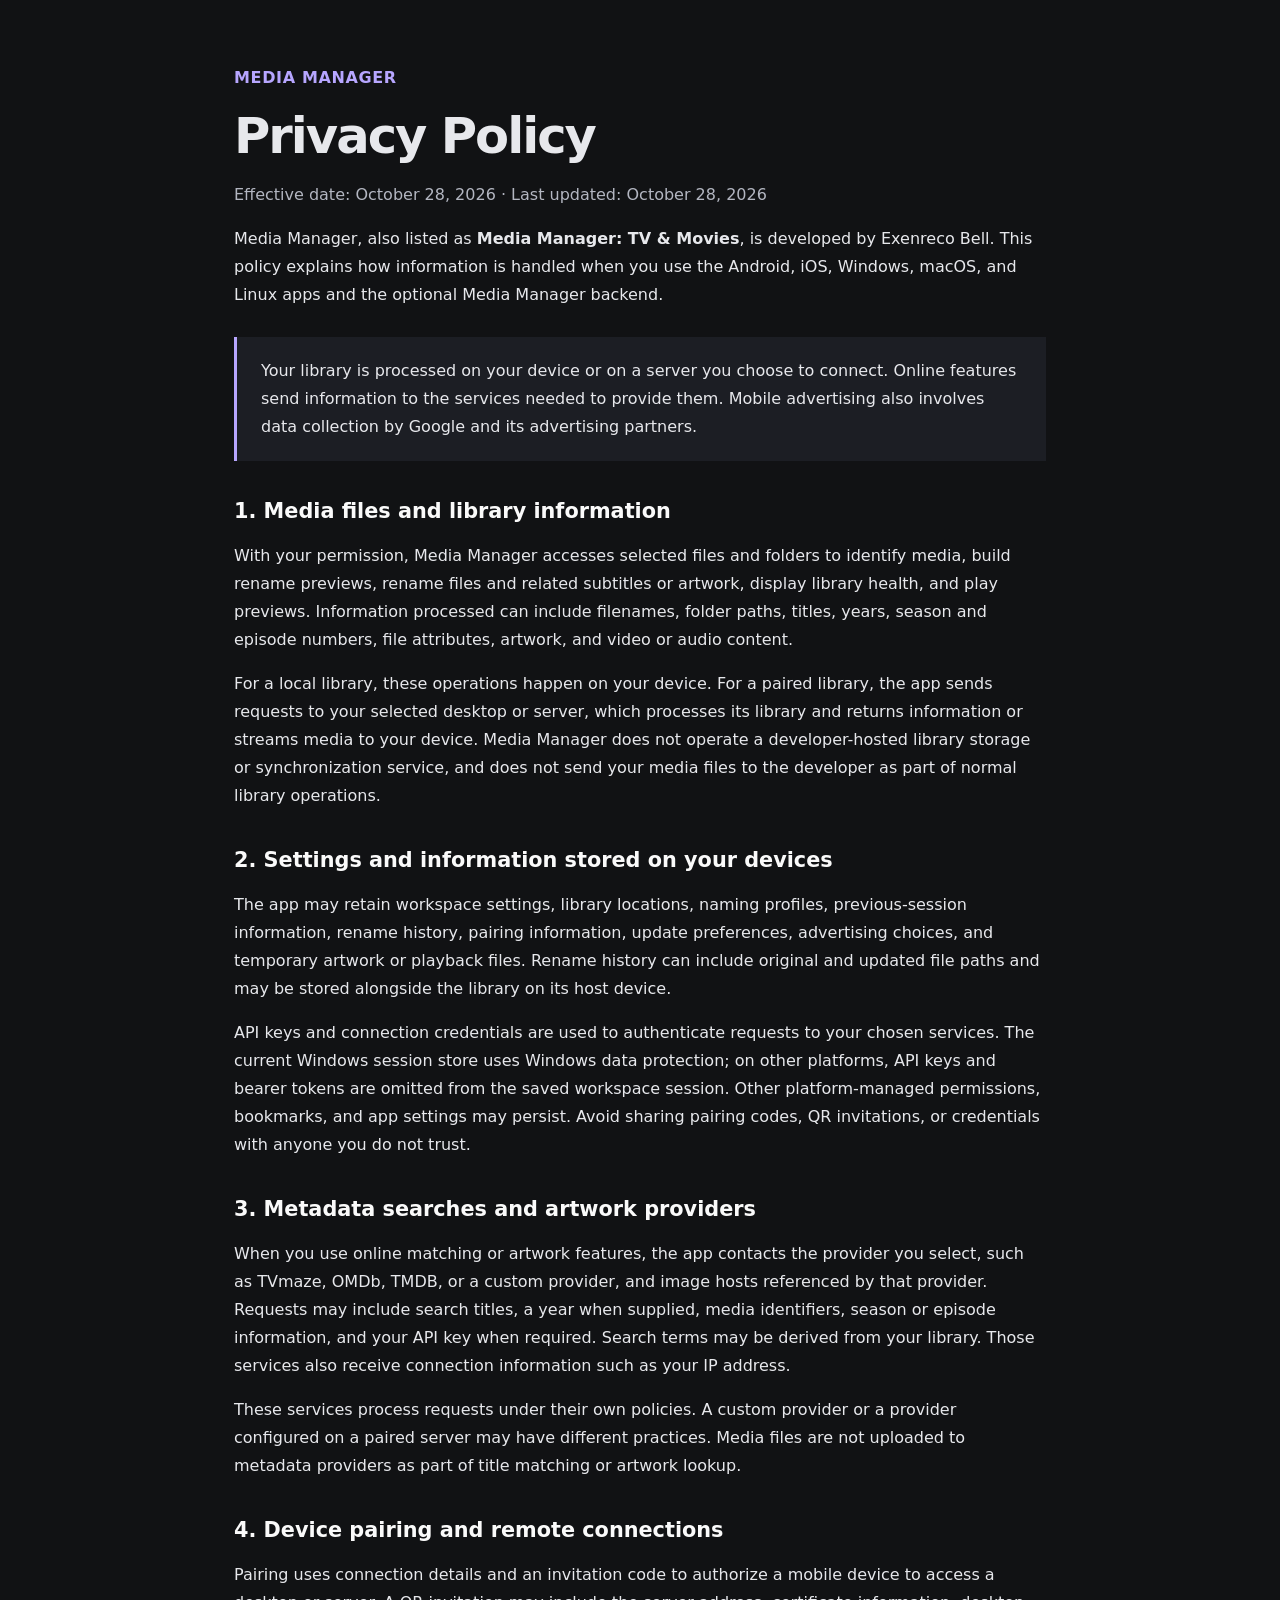
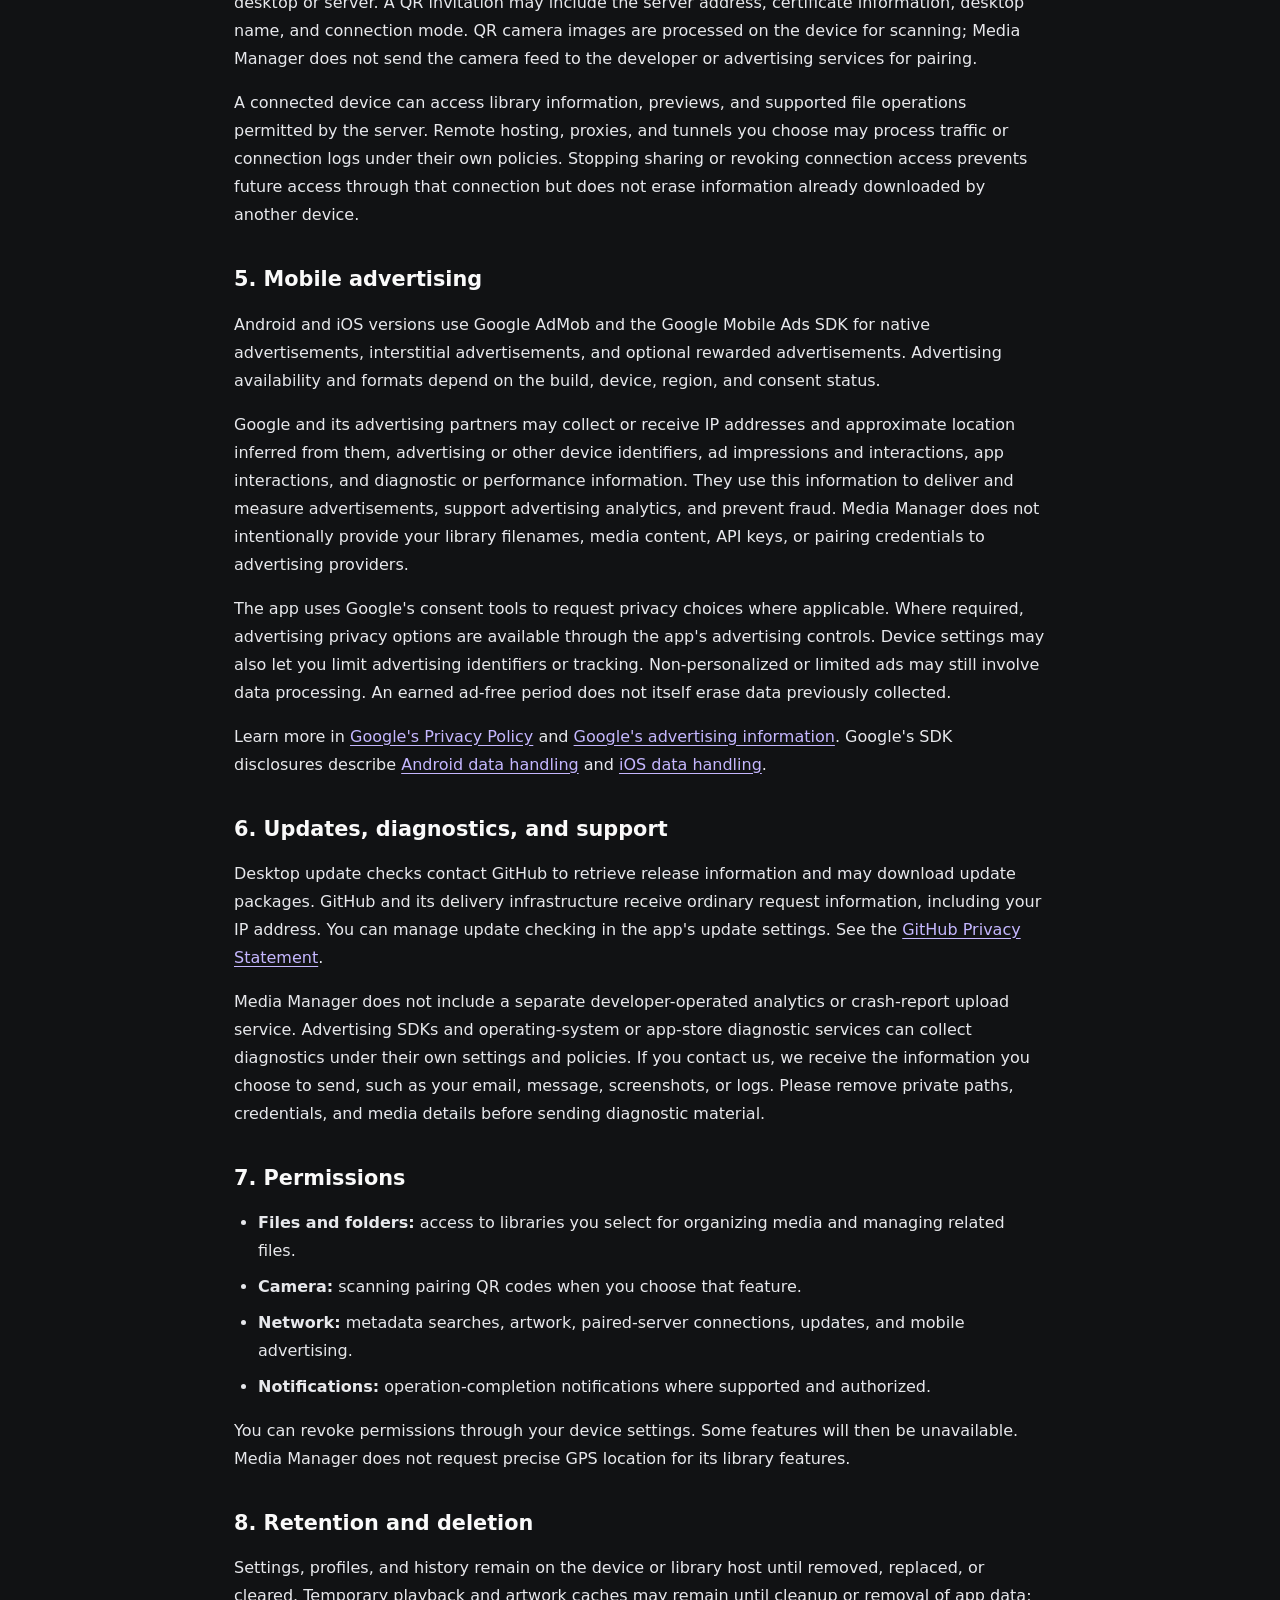
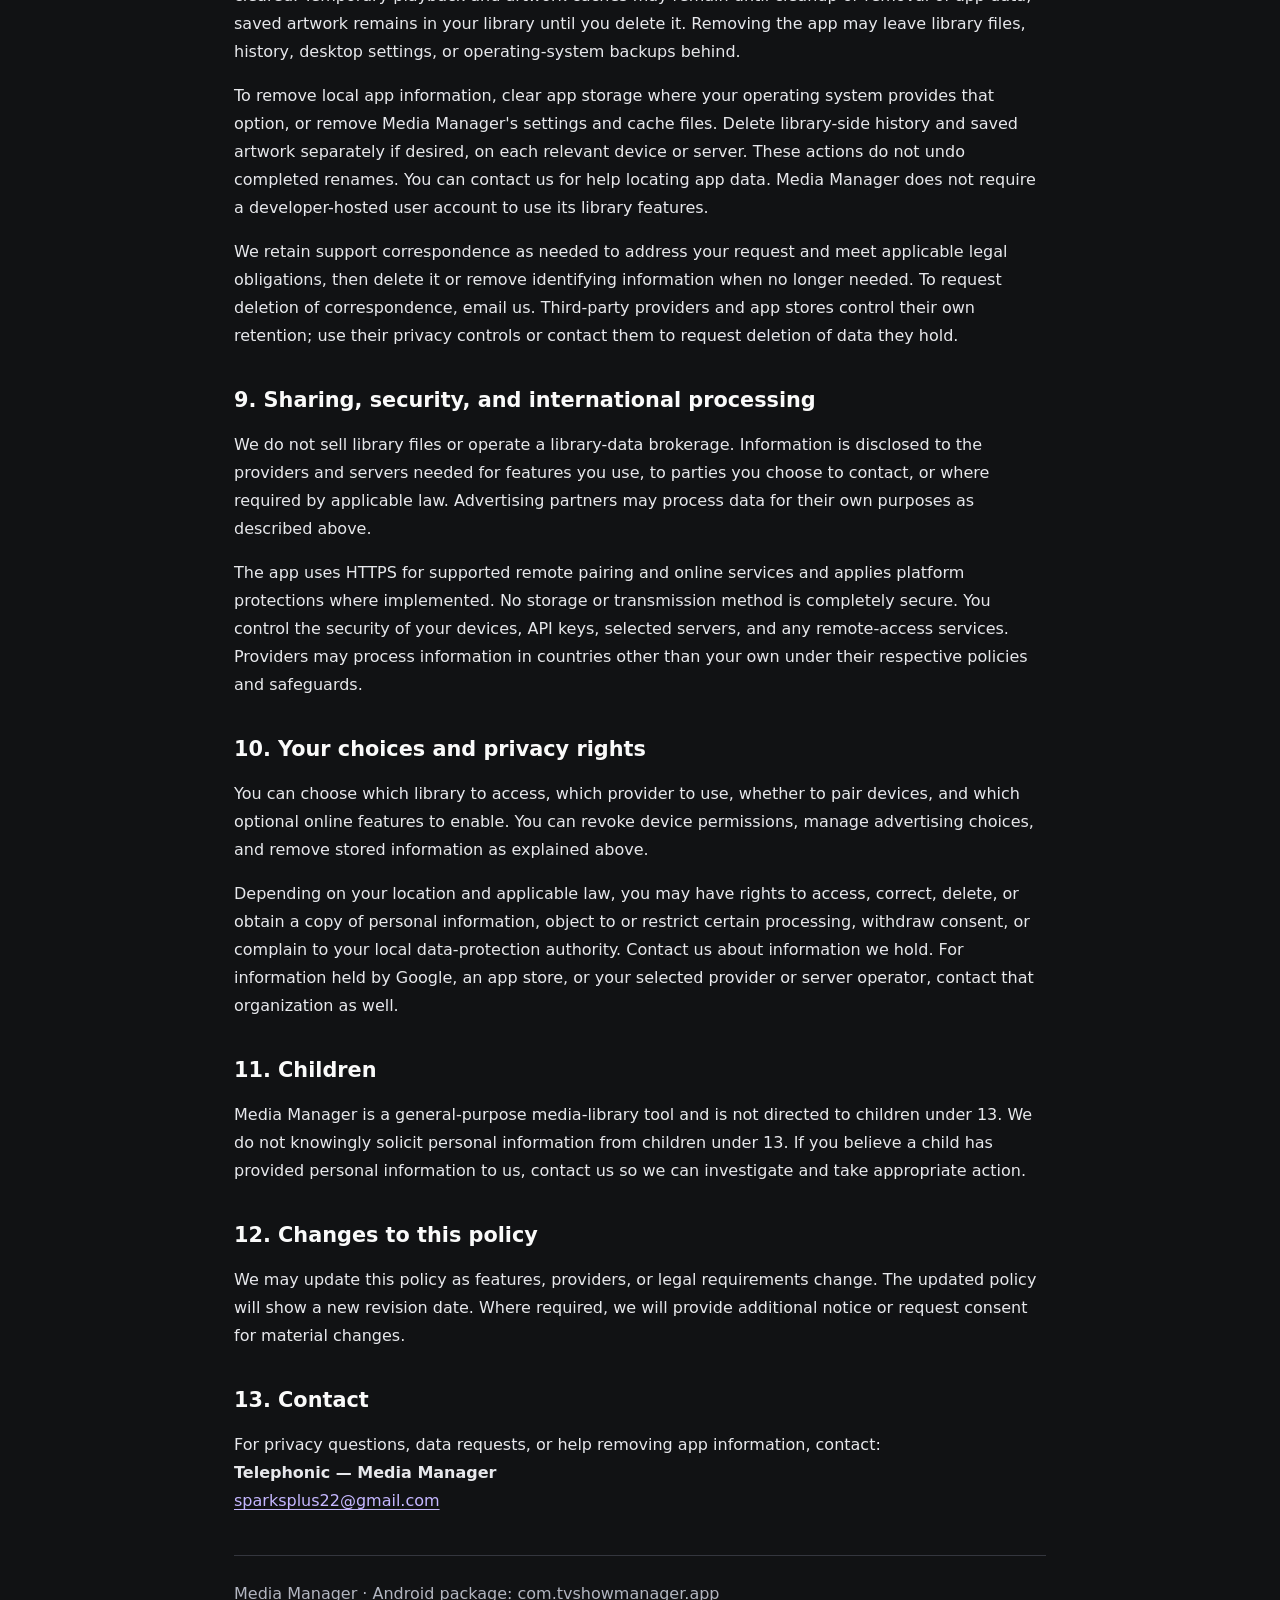
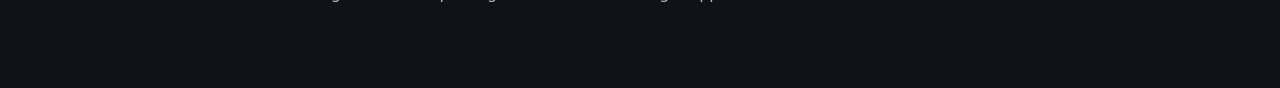
==== docs/privacy-policy.html @ cbd819b6 "Release 1.0.0 beta 4 with compatibility playback and updated store assets" ====
<!doctype html>
<html lang="en">
<head>
  <meta charset="utf-8">
  <meta name="viewport" content="width=device-width, initial-scale=1">
  <meta name="description" content="Media Manager privacy policy: local media, device pairing, metadata providers, advertising, and your privacy choices.">
  <meta name="color-scheme" content="dark light">
  <title>Media Manager - Privacy Policy</title>
  <style>
    :root { color-scheme:dark; font-family:system-ui,-apple-system,BlinkMacSystemFont,"Segoe UI",sans-serif; background:#111214; color:#e7e8ec; line-height:1.75; }
    * { box-sizing:border-box; }
    body { margin:0; }
    main { max-width:860px; margin:auto; padding:64px 24px 80px; }
    .brand { color:#b7a6ff; font-weight:650; letter-spacing:.04em; }
    h1 { font-size:clamp(2rem,6vw,3.1rem); line-height:1.15; letter-spacing:-.04em; margin:16px 0; }
    h2 { color:#fafafa; font-size:1.3rem; line-height:1.4; margin:36px 0 12px; }
    p,li { font-size:1rem; }
    .date,footer { color:#b3b6c1; }
    .summary { padding:20px 24px; background:#1c1e24; border-left:3px solid #b7a6ff; margin:28px 0; }
    a { color:#c5b7ff; text-underline-offset:3px; overflow-wrap:anywhere; }
    a:focus-visible { outline:2px solid #c5b7ff; outline-offset:4px; }
    li { margin:8px 0; } ul { padding-left:24px; }
    footer { margin-top:40px; padding-top:24px; border-top:1px solid #34363e; }
    @media print { :root { color-scheme:light; background:white; color:black; } h2 { color:black; } a { color:#333; } .summary { background:#f5f5f5; } main { padding:0; } }
  </style>
</head>
<body>
<main>
  <header>
    <div class="brand">MEDIA MANAGER</div>
    <h1>Privacy Policy</h1>
    <p class="date">Effective date: October 28, 2026 · Last updated: October 28, 2026</p>
  </header>
  <p>Media Manager, also listed as <strong>Media Manager: TV &amp; Movies</strong>, is developed by Exenreco Bell. This policy explains how information is handled when you use the Android, iOS, Windows, macOS, and Linux apps and the optional Media Manager backend.</p>
  <p class="summary">Your library is processed on your device or on a server you choose to connect. Online features send information to the services needed to provide them. Mobile advertising also involves data collection by Google and its advertising partners.</p>

  <h2>1. Media files and library information</h2>
  <p>With your permission, Media Manager accesses selected files and folders to identify media, build rename previews, rename files and related subtitles or artwork, display library health, and play previews. Information processed can include filenames, folder paths, titles, years, season and episode numbers, file attributes, artwork, and video or audio content.</p>
  <p>For a local library, these operations happen on your device. For a paired library, the app sends requests to your selected desktop or server, which processes its library and returns information or streams media to your device. Media Manager does not operate a developer-hosted library storage or synchronization service, and does not send your media files to the developer as part of normal library operations.</p>

  <h2>2. Settings and information stored on your devices</h2>
  <p>The app may retain workspace settings, library locations, naming profiles, previous-session information, rename history, pairing information, update preferences, advertising choices, and temporary artwork or playback files. Rename history can include original and updated file paths and may be stored alongside the library on its host device.</p>
  <p>API keys and connection credentials are used to authenticate requests to your chosen services. The current Windows session store uses Windows data protection; on other platforms, API keys and bearer tokens are omitted from the saved workspace session. Other platform-managed permissions, bookmarks, and app settings may persist. Avoid sharing pairing codes, QR invitations, or credentials with anyone you do not trust.</p>

  <h2>3. Metadata searches and artwork providers</h2>
  <p>When you use online matching or artwork features, the app contacts the provider you select, such as TVmaze, OMDb, TMDB, or a custom provider, and image hosts referenced by that provider. Requests may include search titles, a year when supplied, media identifiers, season or episode information, and your API key when required. Search terms may be derived from your library. Those services also receive connection information such as your IP address.</p>
  <p>These services process requests under their own policies. A custom provider or a provider configured on a paired server may have different practices. Media files are not uploaded to metadata providers as part of title matching or artwork lookup.</p>

  <h2>4. Device pairing and remote connections</h2>
  <p>Pairing uses connection details and an invitation code to authorize a mobile device to access a desktop or server. A QR invitation may include the server address, certificate information, desktop name, and connection mode. QR camera images are processed on the device for scanning; Media Manager does not send the camera feed to the developer or advertising services for pairing.</p>
  <p>A connected device can access library information, previews, and supported file operations permitted by the server. Remote hosting, proxies, and tunnels you choose may process traffic or connection logs under their own policies. Stopping sharing or revoking connection access prevents future access through that connection but does not erase information already downloaded by another device.</p>

  <h2>5. Mobile advertising</h2>
  <p>Android and iOS versions use Google AdMob and the Google Mobile Ads SDK for native advertisements, interstitial advertisements, and optional rewarded advertisements. Advertising availability and formats depend on the build, device, region, and consent status.</p>
  <p>Google and its advertising partners may collect or receive IP addresses and approximate location inferred from them, advertising or other device identifiers, ad impressions and interactions, app interactions, and diagnostic or performance information. They use this information to deliver and measure advertisements, support advertising analytics, and prevent fraud. Media Manager does not intentionally provide your library filenames, media content, API keys, or pairing credentials to advertising providers.</p>
  <p>The app uses Google's consent tools to request privacy choices where applicable. Where required, advertising privacy options are available through the app's advertising controls. Device settings may also let you limit advertising identifiers or tracking. Non-personalized or limited ads may still involve data processing. An earned ad-free period does not itself erase data previously collected.</p>
  <p>Learn more in <a href="https://policies.google.com/privacy">Google's Privacy Policy</a> and <a href="https://policies.google.com/technologies/ads">Google's advertising information</a>. Google's SDK disclosures describe <a href="https://developers.google.com/admob/android/privacy/play-data-disclosure">Android data handling</a> and <a href="https://developers.google.com/admob/ios/privacy/data-disclosure">iOS data handling</a>.</p>

  <h2>6. Updates, diagnostics, and support</h2>
  <p>Desktop update checks contact GitHub to retrieve release information and may download update packages. GitHub and its delivery infrastructure receive ordinary request information, including your IP address. You can manage update checking in the app's update settings. See the <a href="https://docs.github.com/en/site-policy/privacy-policies/github-general-privacy-statement">GitHub Privacy Statement</a>.</p>
  <p>Media Manager does not include a separate developer-operated analytics or crash-report upload service. Advertising SDKs and operating-system or app-store diagnostic services can collect diagnostics under their own settings and policies. If you contact us, we receive the information you choose to send, such as your email, message, screenshots, or logs. Please remove private paths, credentials, and media details before sending diagnostic material.</p>

  <h2>7. Permissions</h2>
  <ul>
    <li><strong>Files and folders:</strong> access to libraries you select for organizing media and managing related files.</li>
    <li><strong>Camera:</strong> scanning pairing QR codes when you choose that feature.</li>
    <li><strong>Network:</strong> metadata searches, artwork, paired-server connections, updates, and mobile advertising.</li>
    <li><strong>Notifications:</strong> operation-completion notifications where supported and authorized.</li>
  </ul>
  <p>You can revoke permissions through your device settings. Some features will then be unavailable. Media Manager does not request precise GPS location for its library features.</p>

  <h2>8. Retention and deletion</h2>
  <p>Settings, profiles, and history remain on the device or library host until removed, replaced, or cleared. Temporary playback and artwork caches may remain until cleanup or removal of app data; saved artwork remains in your library until you delete it. Removing the app may leave library files, history, desktop settings, or operating-system backups behind.</p>
  <p>To remove local app information, clear app storage where your operating system provides that option, or remove Media Manager's settings and cache files. Delete library-side history and saved artwork separately if desired, on each relevant device or server. These actions do not undo completed renames. You can contact us for help locating app data. Media Manager does not require a developer-hosted user account to use its library features.</p>
  <p>We retain support correspondence as needed to address your request and meet applicable legal obligations, then delete it or remove identifying information when no longer needed. To request deletion of correspondence, email us. Third-party providers and app stores control their own retention; use their privacy controls or contact them to request deletion of data they hold.</p>

  <h2>9. Sharing, security, and international processing</h2>
  <p>We do not sell library files or operate a library-data brokerage. Information is disclosed to the providers and servers needed for features you use, to parties you choose to contact, or where required by applicable law. Advertising partners may process data for their own purposes as described above.</p>
  <p>The app uses HTTPS for supported remote pairing and online services and applies platform protections where implemented. No storage or transmission method is completely secure. You control the security of your devices, API keys, selected servers, and any remote-access services. Providers may process information in countries other than your own under their respective policies and safeguards.</p>

  <h2>10. Your choices and privacy rights</h2>
  <p>You can choose which library to access, which provider to use, whether to pair devices, and which optional online features to enable. You can revoke device permissions, manage advertising choices, and remove stored information as explained above.</p>
  <p>Depending on your location and applicable law, you may have rights to access, correct, delete, or obtain a copy of personal information, object to or restrict certain processing, withdraw consent, or complain to your local data-protection authority. Contact us about information we hold. For information held by Google, an app store, or your selected provider or server operator, contact that organization as well.</p>

  <h2>11. Children</h2>
  <p>Media Manager is a general-purpose media-library tool and is not directed to children under 13. We do not knowingly solicit personal information from children under 13. If you believe a child has provided personal information to us, contact us so we can investigate and take appropriate action.</p>

  <h2>12. Changes to this policy</h2>
  <p>We may update this policy as features, providers, or legal requirements change. The updated policy will show a new revision date. Where required, we will provide additional notice or request consent for material changes.</p>

  <h2>13. Contact</h2>
  <p>For privacy questions, data requests, or help removing app information, contact:<br>
  <strong>Telephonic — Media Manager</strong><br>
  <a href="mailto:sparksplus22@gmail.com?subject=Media%20Manager%20Privacy">sparksplus22@gmail.com</a></p>
  <footer>Media Manager · Android package: com.tvshowmanager.app</footer>
</main>
</body>
</html>
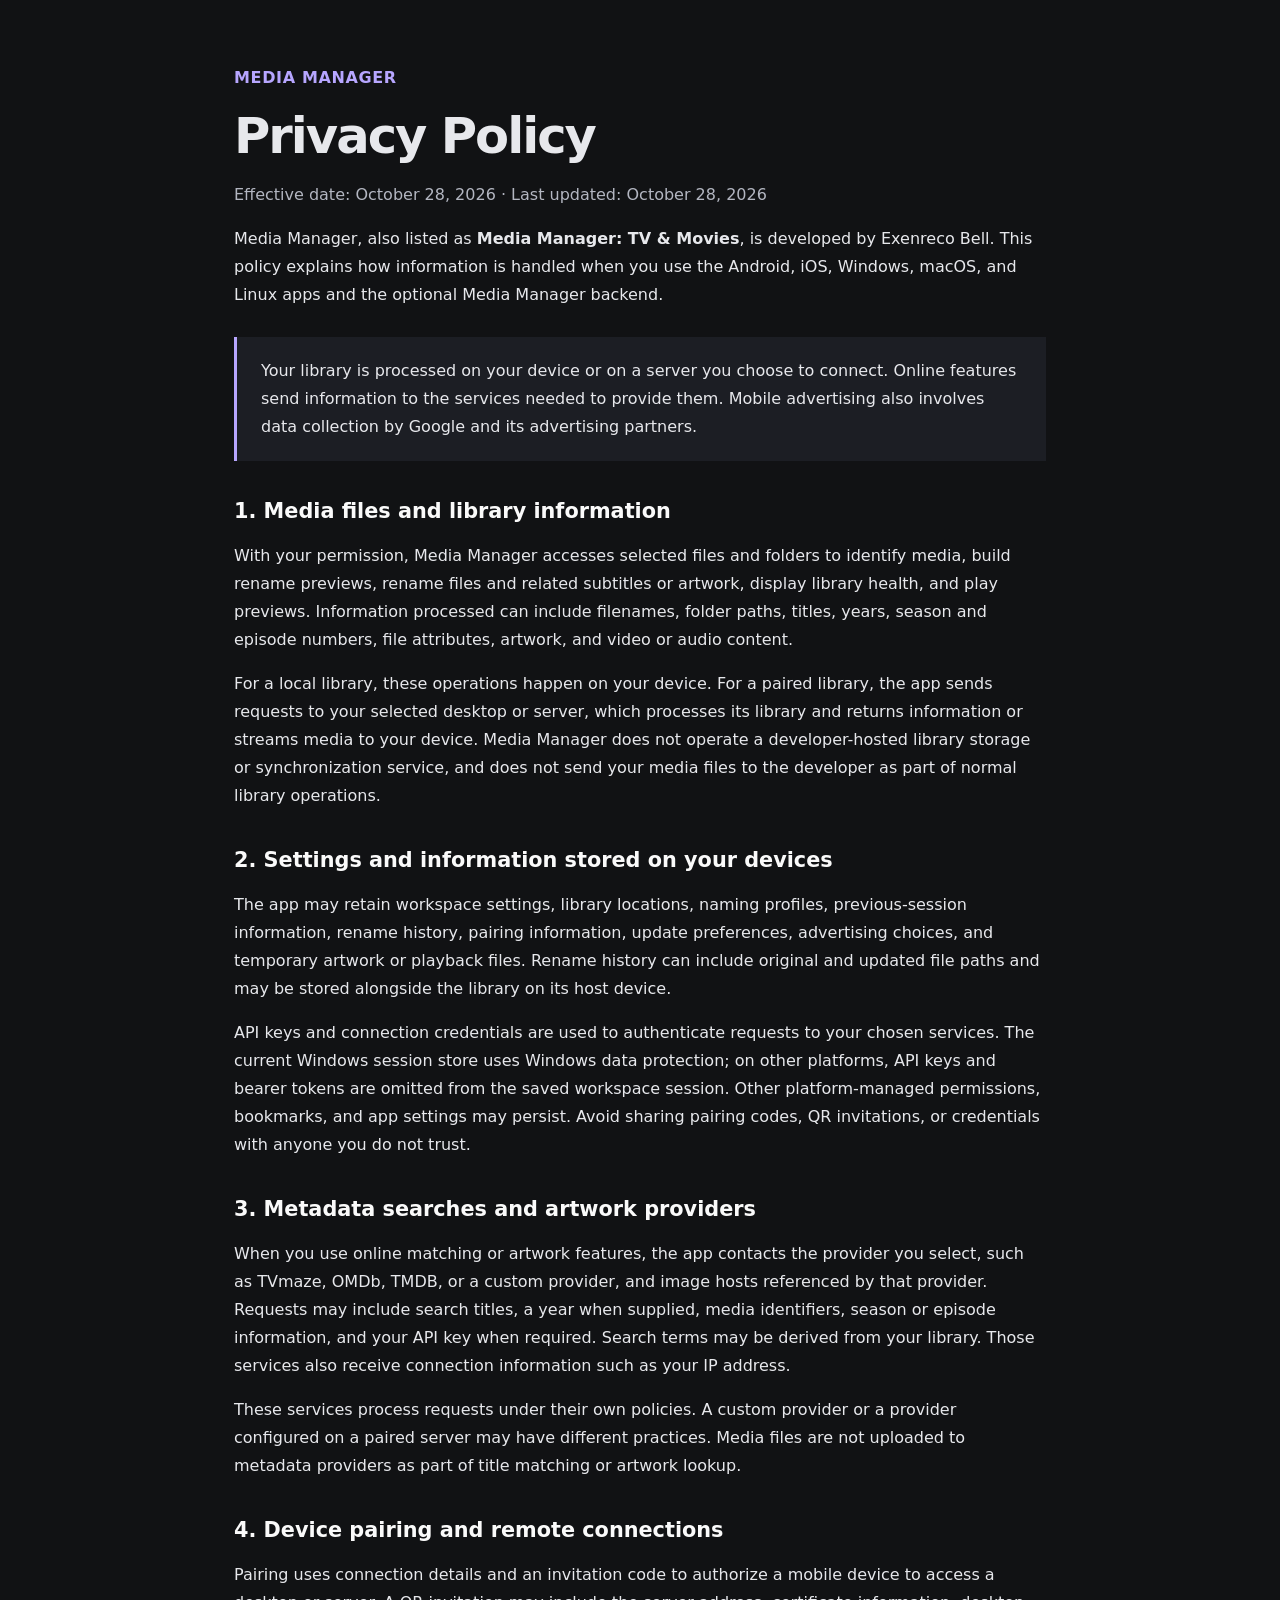
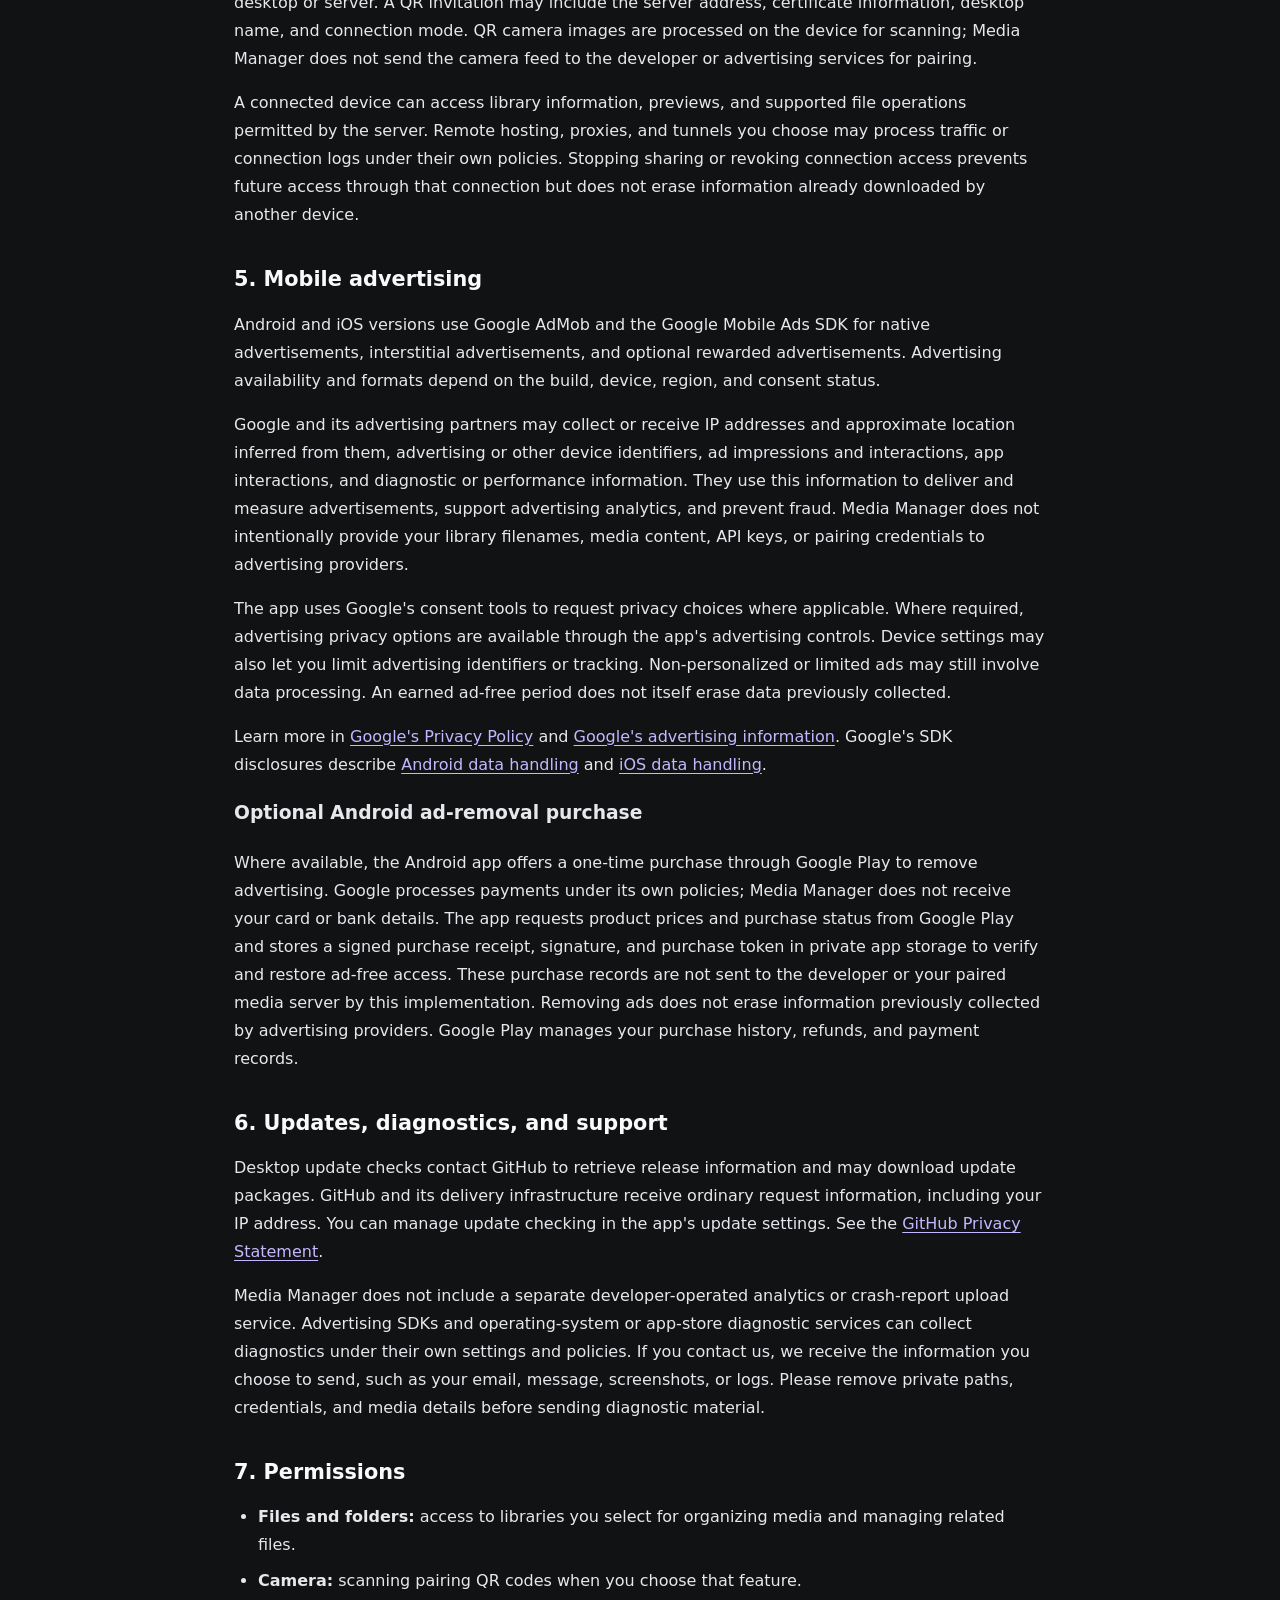
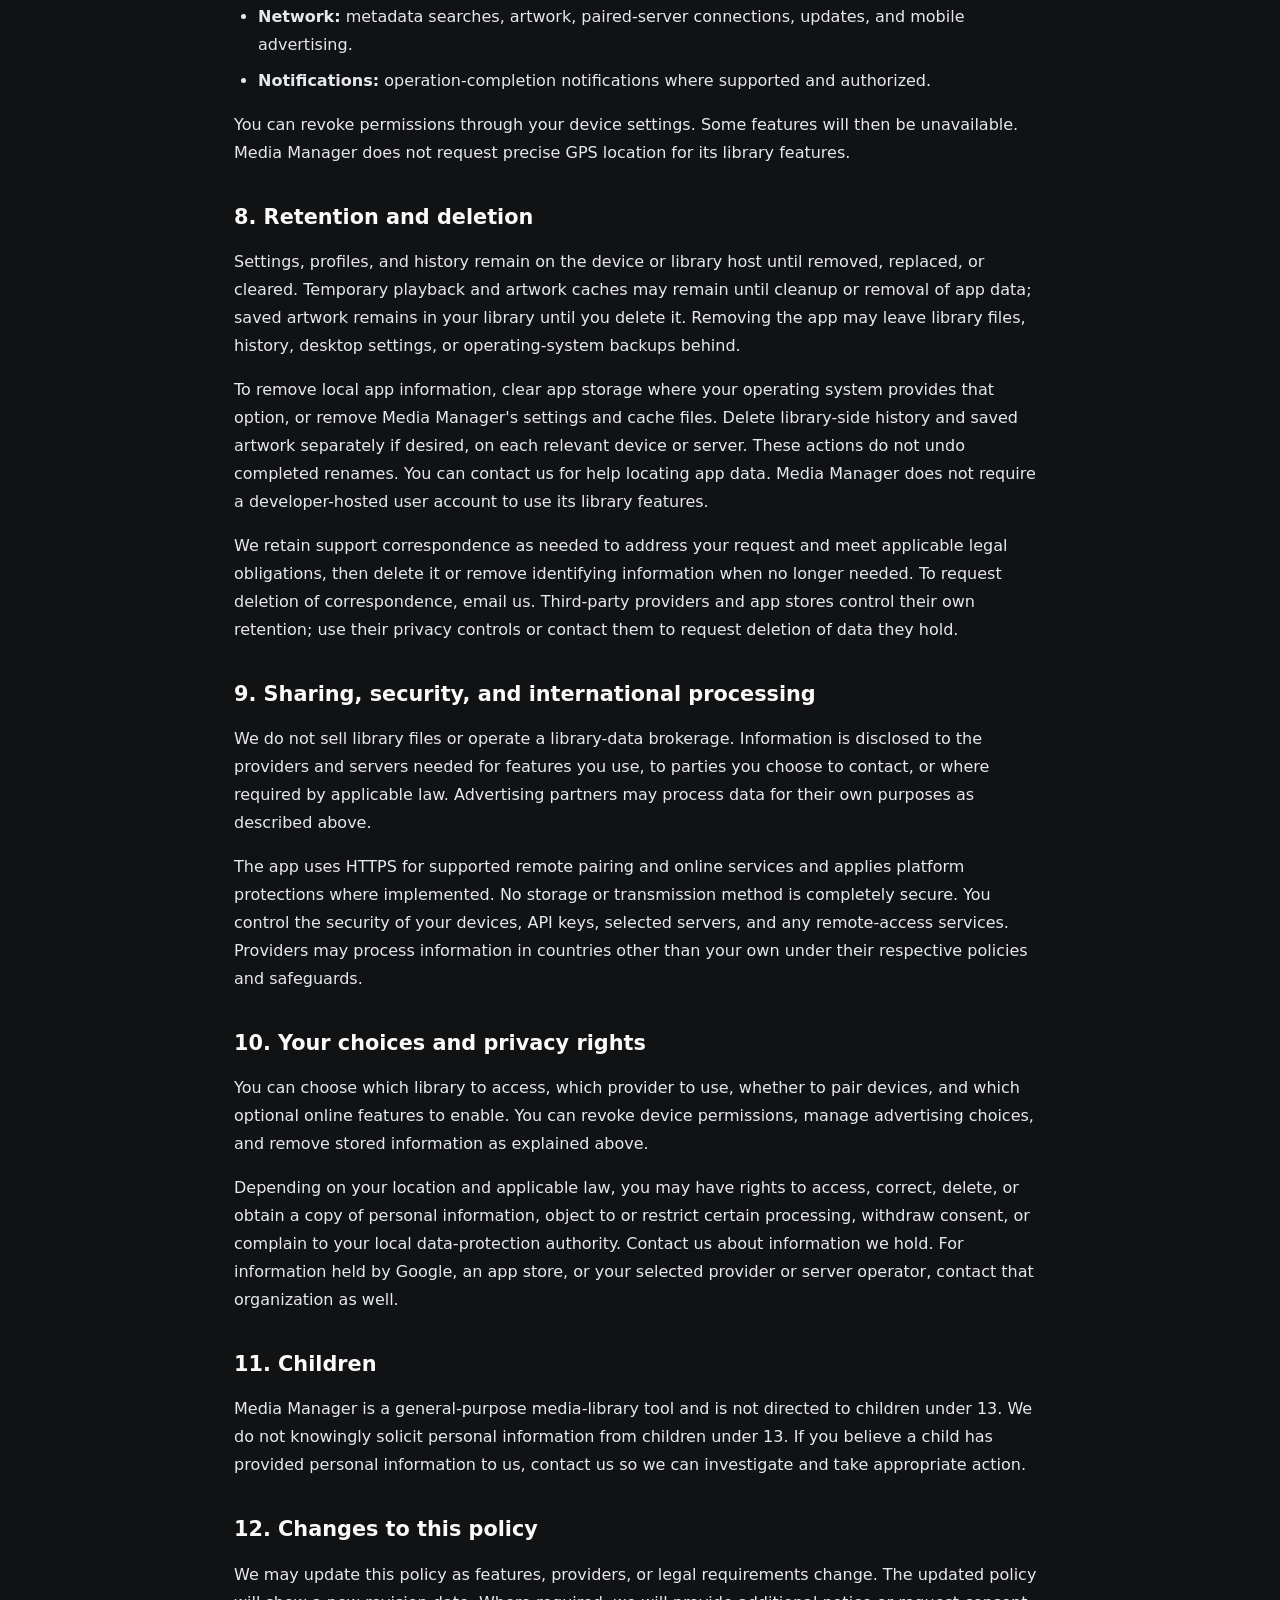
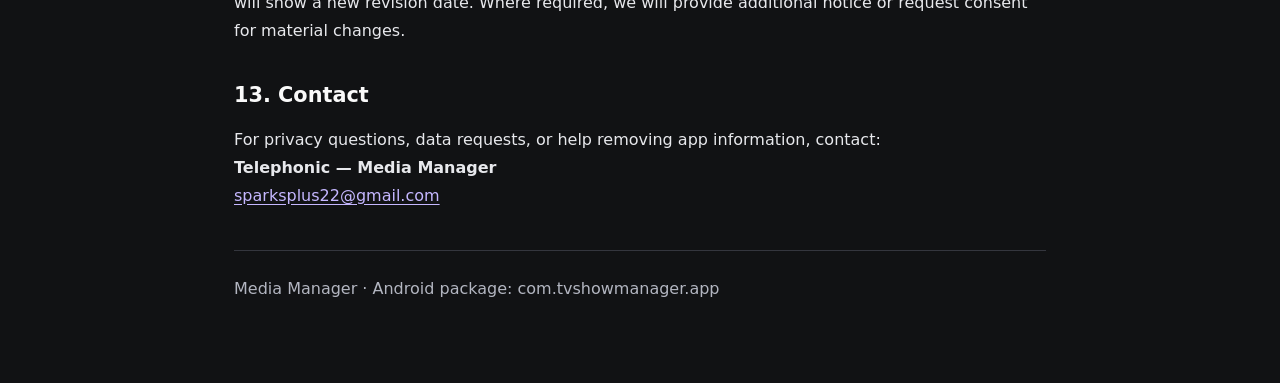
==== commit d5ccd25e: "Validate Android one-time ad removal billing" ====
--- a/docs/privacy-policy.html
+++ b/docs/privacy-policy.html
@@ -56,6 +56,9 @@
   <p>The app uses Google's consent tools to request privacy choices where applicable. Where required, advertising privacy options are available through the app's advertising controls. Device settings may also let you limit advertising identifiers or tracking. Non-personalized or limited ads may still involve data processing. An earned ad-free period does not itself erase data previously collected.</p>
   <p>Learn more in <a href="https://policies.google.com/privacy">Google's Privacy Policy</a> and <a href="https://policies.google.com/technologies/ads">Google's advertising information</a>. Google's SDK disclosures describe <a href="https://developers.google.com/admob/android/privacy/play-data-disclosure">Android data handling</a> and <a href="https://developers.google.com/admob/ios/privacy/data-disclosure">iOS data handling</a>.</p>
 
+  <h3>Optional Android ad-removal purchase</h3>
+  <p>Where available, the Android app offers a one-time purchase through Google Play to remove advertising. Google processes payments under its own policies; Media Manager does not receive your card or bank details. The app requests product prices and purchase status from Google Play and stores a signed purchase receipt, signature, and purchase token in private app storage to verify and restore ad-free access. These purchase records are not sent to the developer or your paired media server by this implementation. Removing ads does not erase information previously collected by advertising providers. Google Play manages your purchase history, refunds, and payment records.</p>
+
   <h2>6. Updates, diagnostics, and support</h2>
   <p>Desktop update checks contact GitHub to retrieve release information and may download update packages. GitHub and its delivery infrastructure receive ordinary request information, including your IP address. You can manage update checking in the app's update settings. See the <a href="https://docs.github.com/en/site-policy/privacy-policies/github-general-privacy-statement">GitHub Privacy Statement</a>.</p>
   <p>Media Manager does not include a separate developer-operated analytics or crash-report upload service. Advertising SDKs and operating-system or app-store diagnostic services can collect diagnostics under their own settings and policies. If you contact us, we receive the information you choose to send, such as your email, message, screenshots, or logs. Please remove private paths, credentials, and media details before sending diagnostic material.</p>
